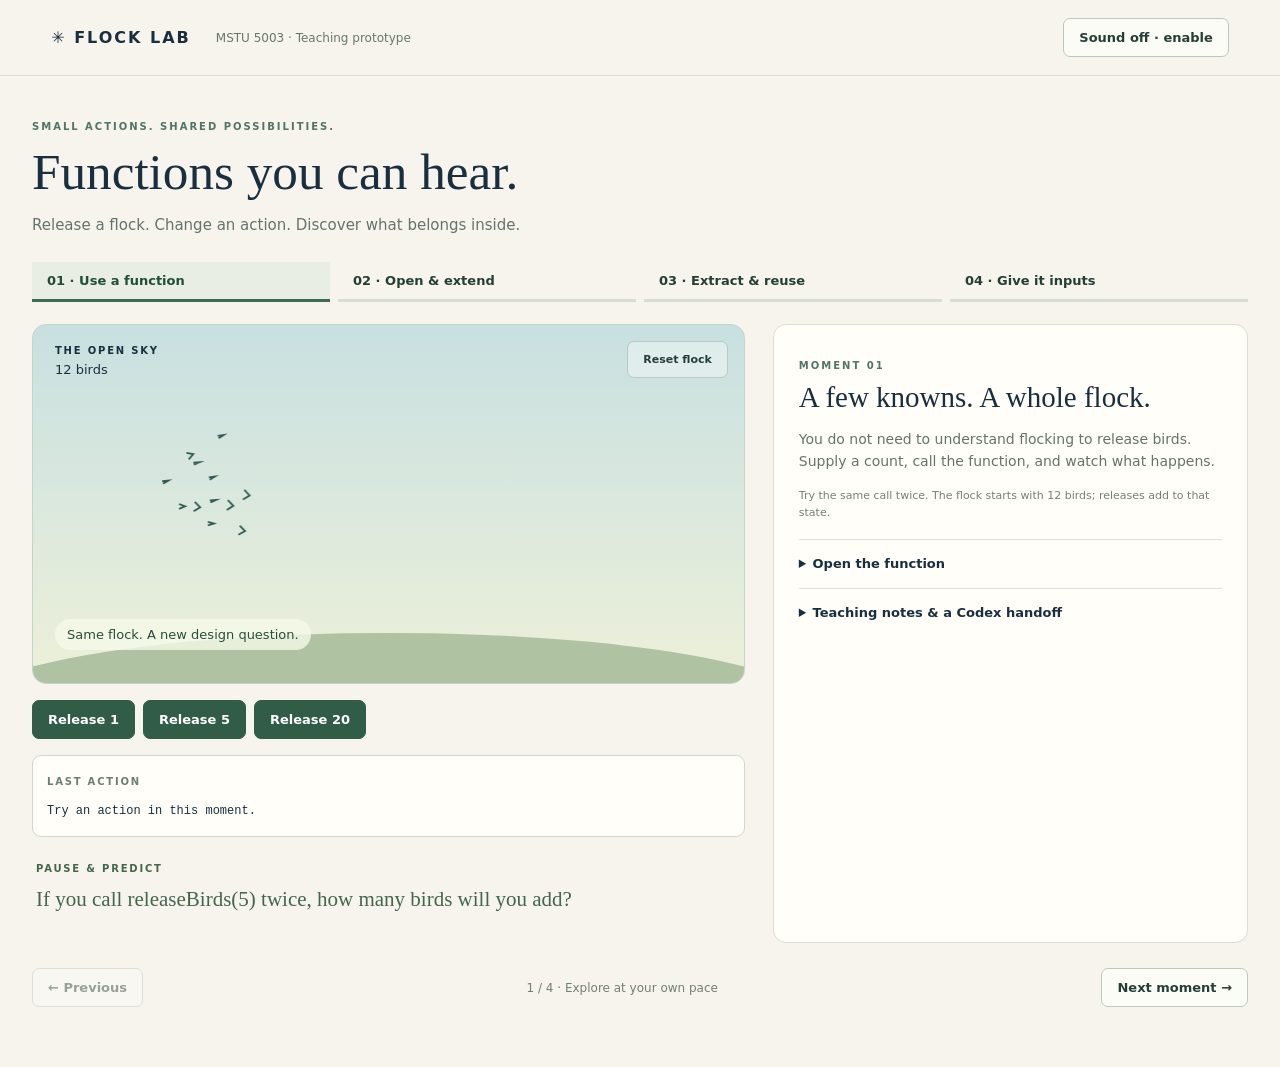
==== lesson-demo/index.html @ 73da758d "Add instructor walkthrough and explicit anytime opt-out" ====
<!doctype html><html lang="en"><head><meta charset="utf-8"><meta name="viewport" content="width=device-width,initial-scale=1"><title>Flock Lab · Functions you can hear</title><link rel="stylesheet" href="style.css"></head><body><header><a class="brand" href="#">✳ FLOCK LAB</a><span>MSTU 5003 · Teaching prototype</span><button id="sound" aria-pressed="false">Sound off · enable</button></header><main><div class="intro"><p class="eyebrow">SMALL ACTIONS. SHARED POSSIBILITIES.</p><h1>Functions you can hear.</h1><p>Release a flock. Change an action. Discover what belongs inside.</p></div><nav id="steps" aria-label="Teaching moments"></nav><section class="layout"><div class="world"><div class="sky"><canvas id="flock" aria-label="Animated flock of birds"></canvas><div class="sky-label"><span>THE OPEN SKY</span><strong id="count">12 birds</strong></div><div id="pulse" aria-live="polite">Ready when you are.</div><button id="reset">Reset flock</button></div><div class="actions"><button data-release="1">Release 1</button><button data-release="5">Release 5</button><button data-release="20">Release 20</button><button id="preview">♫ Preview chirp</button></div><div class="trace"><span>LAST ACTION</span><pre id="trace" aria-live="polite">Choose a release to see its call.</pre></div><div class="question"><span>PAUSE & PREDICT</span><p id="question"></p></div></div><aside><p class="eyebrow" id="chapter"></p><h2 id="title"></h2><p id="story"></p><div id="controls"></div><details id="inside"><summary>Open the function</summary><pre id="code"></pre><p class="note">These excerpts reflect the live behavior. Drawing and browser audio helpers are supplied.</p></details><details><summary>Teaching notes & a Codex handoff</summary><p id="teacher"></p><p class="note">Copy this prompt into Codex to investigate the <a href="https://github.com/jmk2142/flock-functions-student" target="_blank" rel="noopener">student repository</a>. The studio is a separate, editable starter. This button copies text; it does not connect to Codex.</p><textarea id="prompt" readonly aria-label="Codex investigation prompt"></textarea><button id="copy">Copy prompt</button></details></aside></section><footer><button id="back">← Previous</button><span id="position"></span><button id="next">Next moment →</button></footer></main><script src="app.js"></script></body></html>
---- lesson-demo/style.css ----
:root{font-family:system-ui,-apple-system,sans-serif;color:#192f40;background:#f6f4ed;font-synthesis:none}*{box-sizing:border-box}body{margin:0}header{height:76px;display:flex;align-items:center;gap:25px;border-bottom:1px solid #d9dfd7;padding:0 4vw}header span{font-size:12px;color:#67776e}header button{margin-left:auto}.brand{font-weight:850;letter-spacing:2px;color:inherit;text-decoration:none}main{max-width:1320px;margin:auto;padding:35px 32px}.eyebrow{font-size:10px;letter-spacing:2px;font-weight:800;color:#507465}h1{font-family:Georgia,serif;font-size:clamp(34px,4vw,52px);font-weight:400;margin:10px 0}h2{font-family:Georgia,serif;font-size:29px;font-weight:400;margin:10px 0}.intro>p:last-child{color:#63746c;font-size:15px}nav{display:grid;grid-template-columns:repeat(4,1fr);gap:8px;margin:28px 0 22px}button{cursor:pointer;font:inherit;border:1px solid #bac8bd;border-radius:7px;padding:11px 15px;background:#fcfcf7;color:#243f35;font-size:13px;font-weight:650}button:hover{background:#e8eee4}button:focus-visible,summary:focus-visible,input:focus-visible{outline:3px solid #ce822f;outline-offset:3px}button:disabled{opacity:.45;cursor:default}nav button{text-align:left;border:0;border-bottom:3px solid #d7dfd5;border-radius:0;background:transparent}nav button[aria-current=step]{border-color:#3b6c52;color:#214e37;background:#e9eee4}.layout{display:grid;grid-template-columns:minmax(0,1.5fr) minmax(310px,1fr);gap:28px}.sky{height:360px;position:relative;overflow:hidden;border-radius:14px;background:linear-gradient(#c8e0e1,#edf0d9);border:1px solid #c3d4cb}.sky:after{content:'';position:absolute;bottom:-100px;left:-10%;width:120%;height:150px;background:#afc3a3;border-radius:50%;pointer-events:none}canvas{width:100%;height:100%}.sky-label{position:absolute;top:20px;left:22px;display:flex;flex-direction:column;gap:6px}.sky-label span,.trace>span,.question>span{font-size:10px;letter-spacing:1.8px;font-weight:800}.sky-label strong{font-size:13px;font-weight:500}#reset{position:absolute;right:16px;top:16px;font-size:11px;background:#ffffff60}#pulse{position:absolute;bottom:33px;left:22px;z-index:1;font-size:13px;color:#284e3c;background:#f6faeac9;padding:8px 12px;border-radius:20px;transition:background .2s}.actions{display:flex;flex-wrap:wrap;gap:8px;margin:16px 0}.actions button[data-release]{background:#315c47;color:white;border-color:#315c47}.trace{border:1px solid #cfd8ce;border-radius:9px;padding:14px;background:#fffef9}.trace>span{color:#6d7e71}pre{white-space:pre-wrap;overflow-wrap:anywhere;font-family:ui-monospace,monospace;font-size:12px;line-height:1.75;margin-bottom:0}.question{padding:20px 4px;color:#44664d}.question p{font-family:Georgia,serif;font-size:21px;line-height:1.4;margin:9px 0}aside{background:#fffef9;border:1px solid #d9dfd3;border-radius:13px;padding:25px}aside>p:not(.eyebrow){line-height:1.6;font-size:14px;color:#657367}details{border-top:1px solid #dfe4d9;padding:16px 0 0;margin-top:17px}summary{cursor:pointer;font-size:13px;font-weight:700}details pre{background:#eef2e9;padding:12px;border-radius:6px}.note{font-size:11px;line-height:1.6;color:#748072}label{display:block;font-size:12px;margin:13px 0 6px}input[type=range]{width:100%;accent-color:#426f50}.setting{padding:12px;background:#f0f2e8;border-radius:8px;margin:12px 0}.setting strong{font-size:12px}.setting output{float:right;font-family:monospace}.toggle{width:100%;margin:8px 0;background:#f2d99a}textarea{width:100%;height:155px;background:#f7f8f2;border:1px solid #d9dfd3;border-radius:7px;padding:10px;font:12px/1.6 system-ui}#teacher{font-size:13px;line-height:1.6}footer{display:flex;align-items:center;justify-content:space-between;margin:25px 0;font-size:12px;color:#718070}@media(max-width:850px){.layout{grid-template-columns:1fr}header span{display:none}main{padding:22px 16px}nav{gap:2px}nav button{padding:10px 5px;font-size:11px}.sky{height:320px}}
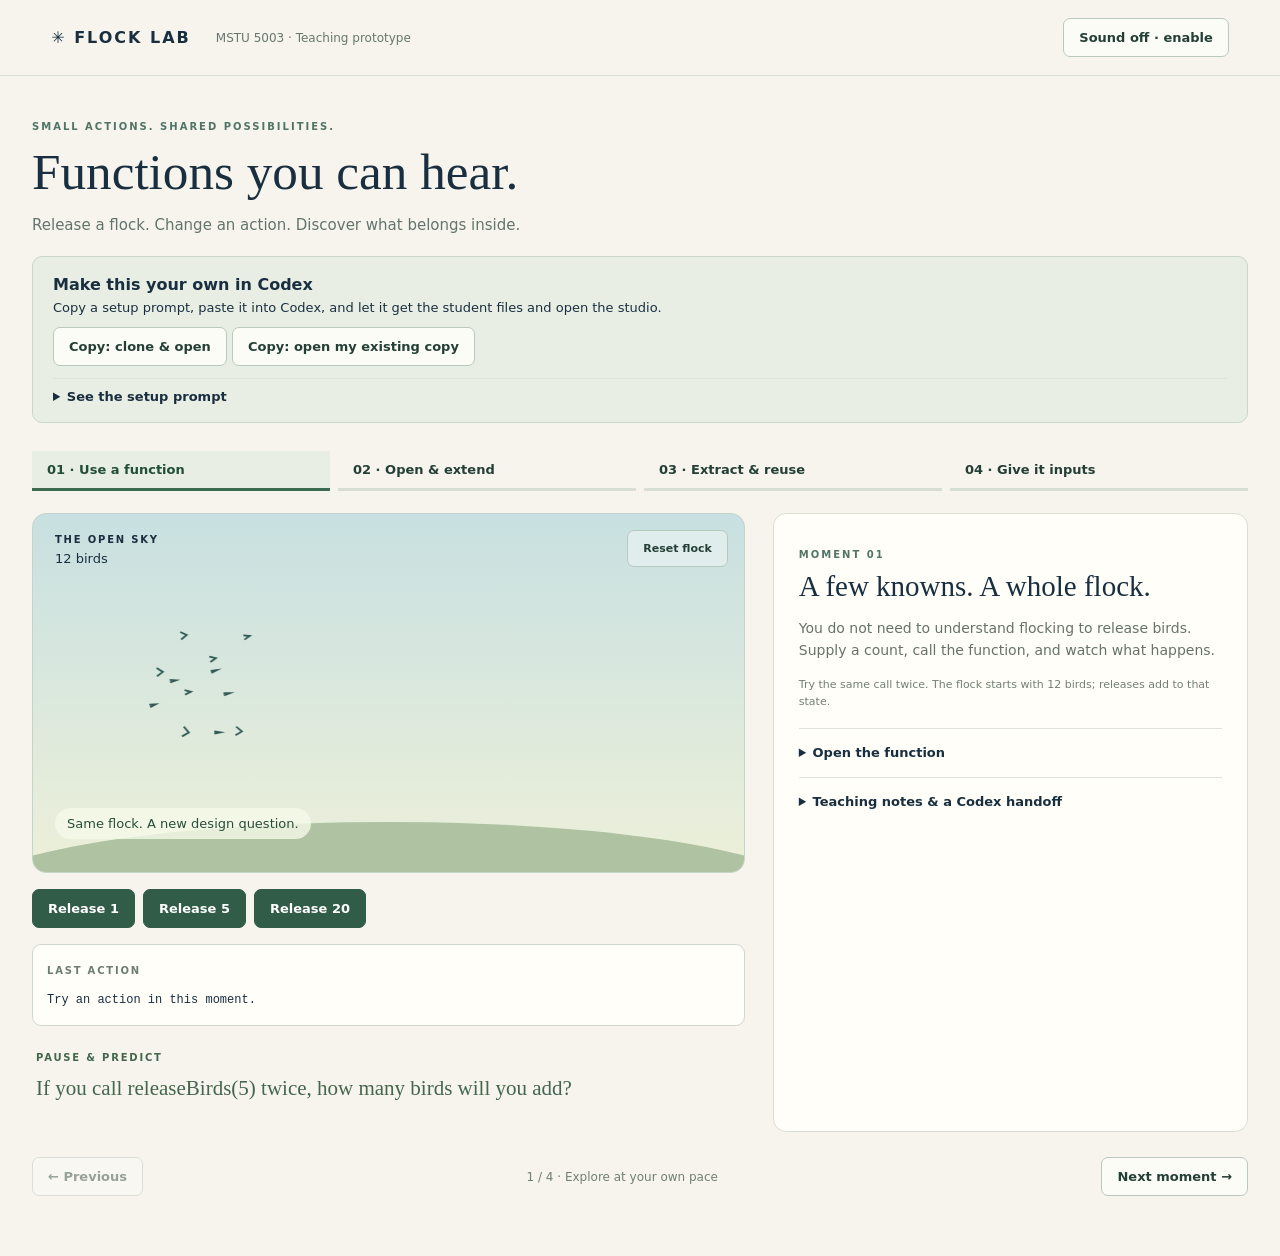
==== commit f37d0718: "Make Codex clone-and-open prompts the primary setup path" ====
--- a/lesson-demo/index.html
+++ b/lesson-demo/index.html
@@ -1 +1 @@
-<!doctype html><html lang="en"><head><meta charset="utf-8"><meta name="viewport" content="width=device-width,initial-scale=1"><title>Flock Lab · Functions you can hear</title><link rel="stylesheet" href="style.css"></head><body><header><a class="brand" href="#">✳ FLOCK LAB</a><span>MSTU 5003 · Teaching prototype</span><button id="sound" aria-pressed="false">Sound off · enable</button></header><main><div class="intro"><p class="eyebrow">SMALL ACTIONS. SHARED POSSIBILITIES.</p><h1>Functions you can hear.</h1><p>Release a flock. Change an action. Discover what belongs inside.</p></div><nav id="steps" aria-label="Teaching moments"></nav><section class="layout"><div class="world"><div class="sky"><canvas id="flock" aria-label="Animated flock of birds"></canvas><div class="sky-label"><span>THE OPEN SKY</span><strong id="count">12 birds</strong></div><div id="pulse" aria-live="polite">Ready when you are.</div><button id="reset">Reset flock</button></div><div class="actions"><button data-release="1">Release 1</button><button data-release="5">Release 5</button><button data-release="20">Release 20</button><button id="preview">♫ Preview chirp</button></div><div class="trace"><span>LAST ACTION</span><pre id="trace" aria-live="polite">Choose a release to see its call.</pre></div><div class="question"><span>PAUSE & PREDICT</span><p id="question"></p></div></div><aside><p class="eyebrow" id="chapter"></p><h2 id="title"></h2><p id="story"></p><div id="controls"></div><details id="inside"><summary>Open the function</summary><pre id="code"></pre><p class="note">These excerpts reflect the live behavior. Drawing and browser audio helpers are supplied.</p></details><details><summary>Teaching notes & a Codex handoff</summary><p id="teacher"></p><p class="note">Copy this prompt into Codex to investigate the <a href="https://github.com/jmk2142/flock-functions-student" target="_blank" rel="noopener">student repository</a>. The studio is a separate, editable starter. This button copies text; it does not connect to Codex.</p><textarea id="prompt" readonly aria-label="Codex investigation prompt"></textarea><button id="copy">Copy prompt</button></details></aside></section><footer><button id="back">← Previous</button><span id="position"></span><button id="next">Next moment →</button></footer></main><script src="app.js"></script></body></html>
+<!doctype html><html lang="en"><head><meta charset="utf-8"><meta name="viewport" content="width=device-width,initial-scale=1"><title>Flock Lab · Functions you can hear</title><link rel="stylesheet" href="style.css"></head><body><header><a class="brand" href="#">✳ FLOCK LAB</a><span>MSTU 5003 · Teaching prototype</span><button id="sound" aria-pressed="false">Sound off · enable</button></header><main><div class="intro"><p class="eyebrow">SMALL ACTIONS. SHARED POSSIBILITIES.</p><h1>Functions you can hear.</h1><p>Release a flock. Change an action. Discover what belongs inside.</p></div><section class="setup"><strong>Make this your own in Codex</strong><p>Copy a setup prompt, paste it into Codex, and let it get the student files and open the studio.</p><button id="clone-prompt">Copy: clone & open</button> <button id="run-prompt">Copy: open my existing copy</button><span id="setup-status" role="status"></span><details><summary>See the setup prompt</summary><textarea id="setup-text" readonly aria-label="Setup prompt"></textarea></details></section><nav id="steps" aria-label="Teaching moments"></nav><section class="layout"><div class="world"><div class="sky"><canvas id="flock" aria-label="Animated flock of birds"></canvas><div class="sky-label"><span>THE OPEN SKY</span><strong id="count">12 birds</strong></div><div id="pulse" aria-live="polite">Ready when you are.</div><button id="reset">Reset flock</button></div><div class="actions"><button data-release="1">Release 1</button><button data-release="5">Release 5</button><button data-release="20">Release 20</button><button id="preview">♫ Preview chirp</button></div><div class="trace"><span>LAST ACTION</span><pre id="trace" aria-live="polite">Choose a release to see its call.</pre></div><div class="question"><span>PAUSE & PREDICT</span><p id="question"></p></div></div><aside><p class="eyebrow" id="chapter"></p><h2 id="title"></h2><p id="story"></p><div id="controls"></div><details id="inside"><summary>Open the function</summary><pre id="code"></pre><p class="note">These excerpts reflect the live behavior. Drawing and browser audio helpers are supplied.</p></details><details><summary>Teaching notes & a Codex handoff</summary><p id="teacher"></p><p class="note">Copy this prompt into Codex to investigate the <a href="https://github.com/jmk2142/flock-functions-student" target="_blank" rel="noopener">student repository</a>. The studio is a separate, editable starter. This button copies text; it does not connect to Codex.</p><textarea id="prompt" readonly aria-label="Codex investigation prompt"></textarea><button id="copy">Copy prompt</button></details></aside></section><footer><button id="back">← Previous</button><span id="position"></span><button id="next">Next moment →</button></footer></main><script src="app.js"></script></body></html>
--- a/lesson-demo/style.css
+++ b/lesson-demo/style.css
@@ -1 +1,3 @@
 :root{font-family:system-ui,-apple-system,sans-serif;color:#192f40;background:#f6f4ed;font-synthesis:none}*{box-sizing:border-box}body{margin:0}header{height:76px;display:flex;align-items:center;gap:25px;border-bottom:1px solid #d9dfd7;padding:0 4vw}header span{font-size:12px;color:#67776e}header button{margin-left:auto}.brand{font-weight:850;letter-spacing:2px;color:inherit;text-decoration:none}main{max-width:1320px;margin:auto;padding:35px 32px}.eyebrow{font-size:10px;letter-spacing:2px;font-weight:800;color:#507465}h1{font-family:Georgia,serif;font-size:clamp(34px,4vw,52px);font-weight:400;margin:10px 0}h2{font-family:Georgia,serif;font-size:29px;font-weight:400;margin:10px 0}.intro>p:last-child{color:#63746c;font-size:15px}nav{display:grid;grid-template-columns:repeat(4,1fr);gap:8px;margin:28px 0 22px}button{cursor:pointer;font:inherit;border:1px solid #bac8bd;border-radius:7px;padding:11px 15px;background:#fcfcf7;color:#243f35;font-size:13px;font-weight:650}button:hover{background:#e8eee4}button:focus-visible,summary:focus-visible,input:focus-visible{outline:3px solid #ce822f;outline-offset:3px}button:disabled{opacity:.45;cursor:default}nav button{text-align:left;border:0;border-bottom:3px solid #d7dfd5;border-radius:0;background:transparent}nav button[aria-current=step]{border-color:#3b6c52;color:#214e37;background:#e9eee4}.layout{display:grid;grid-template-columns:minmax(0,1.5fr) minmax(310px,1fr);gap:28px}.sky{height:360px;position:relative;overflow:hidden;border-radius:14px;background:linear-gradient(#c8e0e1,#edf0d9);border:1px solid #c3d4cb}.sky:after{content:'';position:absolute;bottom:-100px;left:-10%;width:120%;height:150px;background:#afc3a3;border-radius:50%;pointer-events:none}canvas{width:100%;height:100%}.sky-label{position:absolute;top:20px;left:22px;display:flex;flex-direction:column;gap:6px}.sky-label span,.trace>span,.question>span{font-size:10px;letter-spacing:1.8px;font-weight:800}.sky-label strong{font-size:13px;font-weight:500}#reset{position:absolute;right:16px;top:16px;font-size:11px;background:#ffffff60}#pulse{position:absolute;bottom:33px;left:22px;z-index:1;font-size:13px;color:#284e3c;background:#f6faeac9;padding:8px 12px;border-radius:20px;transition:background .2s}.actions{display:flex;flex-wrap:wrap;gap:8px;margin:16px 0}.actions button[data-release]{background:#315c47;color:white;border-color:#315c47}.trace{border:1px solid #cfd8ce;border-radius:9px;padding:14px;background:#fffef9}.trace>span{color:#6d7e71}pre{white-space:pre-wrap;overflow-wrap:anywhere;font-family:ui-monospace,monospace;font-size:12px;line-height:1.75;margin-bottom:0}.question{padding:20px 4px;color:#44664d}.question p{font-family:Georgia,serif;font-size:21px;line-height:1.4;margin:9px 0}aside{background:#fffef9;border:1px solid #d9dfd3;border-radius:13px;padding:25px}aside>p:not(.eyebrow){line-height:1.6;font-size:14px;color:#657367}details{border-top:1px solid #dfe4d9;padding:16px 0 0;margin-top:17px}summary{cursor:pointer;font-size:13px;font-weight:700}details pre{background:#eef2e9;padding:12px;border-radius:6px}.note{font-size:11px;line-height:1.6;color:#748072}label{display:block;font-size:12px;margin:13px 0 6px}input[type=range]{width:100%;accent-color:#426f50}.setting{padding:12px;background:#f0f2e8;border-radius:8px;margin:12px 0}.setting strong{font-size:12px}.setting output{float:right;font-family:monospace}.toggle{width:100%;margin:8px 0;background:#f2d99a}textarea{width:100%;height:155px;background:#f7f8f2;border:1px solid #d9dfd3;border-radius:7px;padding:10px;font:12px/1.6 system-ui}#teacher{font-size:13px;line-height:1.6}footer{display:flex;align-items:center;justify-content:space-between;margin:25px 0;font-size:12px;color:#718070}@media(max-width:850px){.layout{grid-template-columns:1fr}header span{display:none}main{padding:22px 16px}nav{gap:2px}nav button{padding:10px 5px;font-size:11px}.sky{height:320px}}
+
+.setup{padding:18px 20px;background:#e9eee4;border:1px solid #cad7c7;border-radius:10px;margin-top:22px}.setup p{font-size:13px;margin:6px 0 12px}.setup>span{font-size:12px}.setup details{margin-top:12px;padding-top:10px}.setup textarea{height:110px;margin-top:10px}
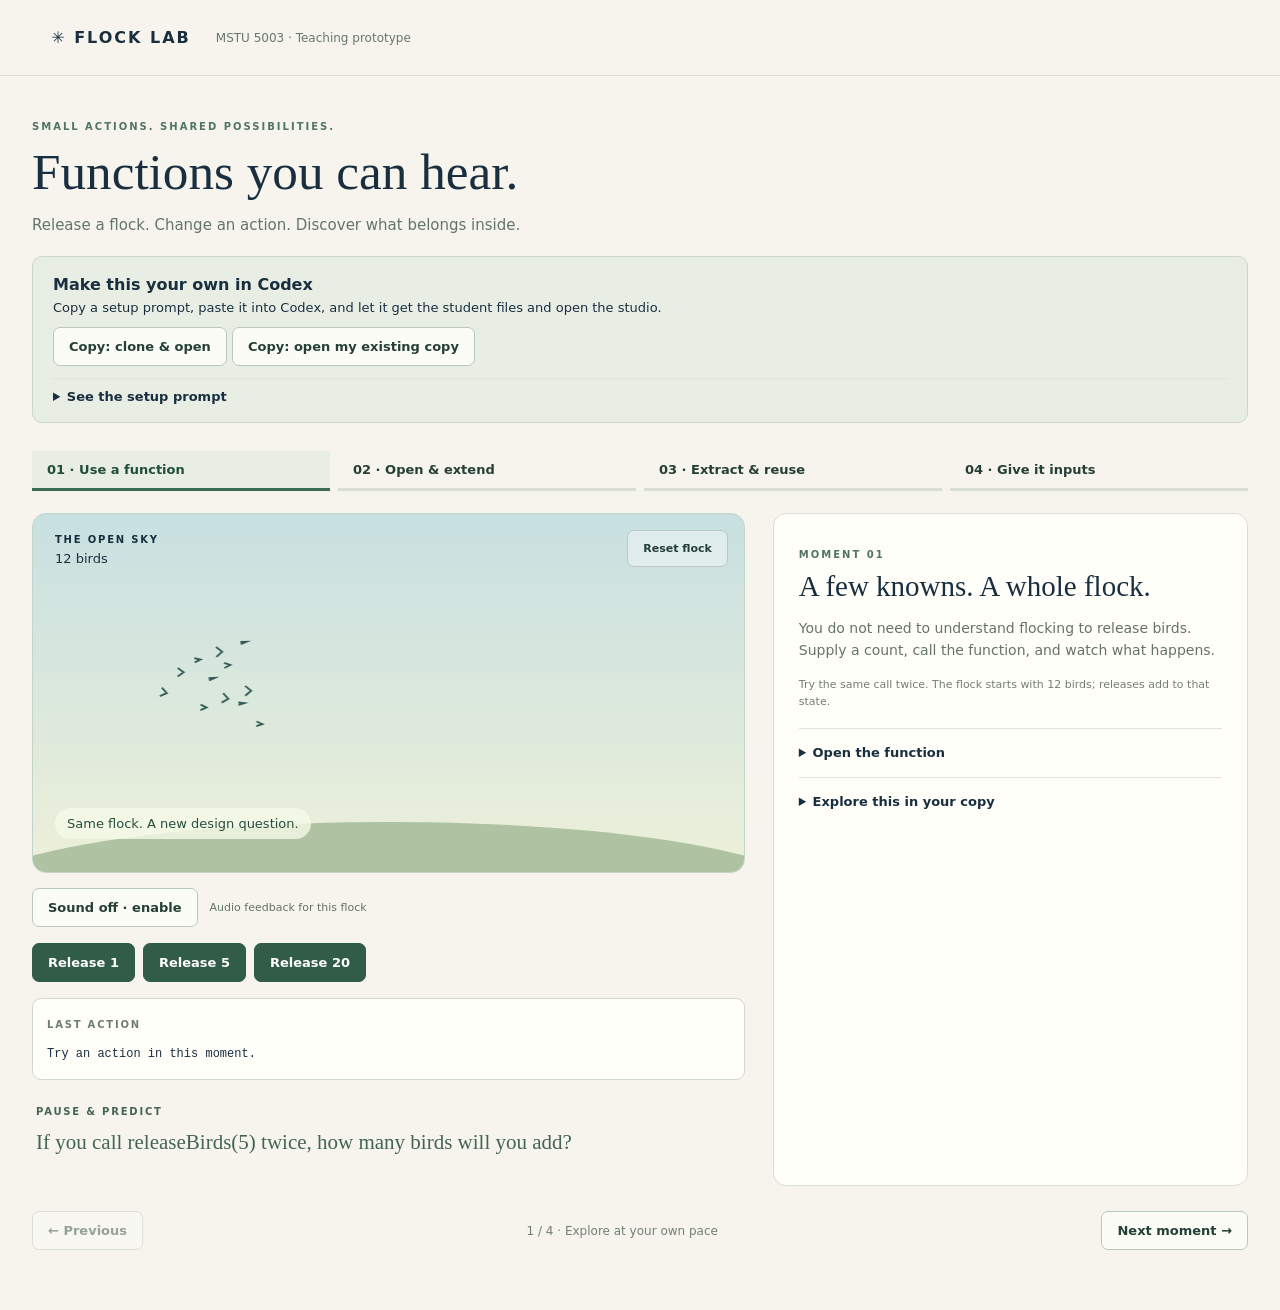
==== commit 0b4364a2: "Make walkthrough student-facing and simplify lesson handoffs" ====
--- a/lesson-demo/index.html
+++ b/lesson-demo/index.html
@@ -1 +1 @@
-<!doctype html><html lang="en"><head><meta charset="utf-8"><meta name="viewport" content="width=device-width,initial-scale=1"><title>Flock Lab · Functions you can hear</title><link rel="stylesheet" href="style.css"></head><body><header><a class="brand" href="#">✳ FLOCK LAB</a><span>MSTU 5003 · Teaching prototype</span><button id="sound" aria-pressed="false">Sound off · enable</button></header><main><div class="intro"><p class="eyebrow">SMALL ACTIONS. SHARED POSSIBILITIES.</p><h1>Functions you can hear.</h1><p>Release a flock. Change an action. Discover what belongs inside.</p></div><section class="setup"><strong>Make this your own in Codex</strong><p>Copy a setup prompt, paste it into Codex, and let it get the student files and open the studio.</p><button id="clone-prompt">Copy: clone & open</button> <button id="run-prompt">Copy: open my existing copy</button><span id="setup-status" role="status"></span><details><summary>See the setup prompt</summary><textarea id="setup-text" readonly aria-label="Setup prompt"></textarea></details></section><nav id="steps" aria-label="Teaching moments"></nav><section class="layout"><div class="world"><div class="sky"><canvas id="flock" aria-label="Animated flock of birds"></canvas><div class="sky-label"><span>THE OPEN SKY</span><strong id="count">12 birds</strong></div><div id="pulse" aria-live="polite">Ready when you are.</div><button id="reset">Reset flock</button></div><div class="actions"><button data-release="1">Release 1</button><button data-release="5">Release 5</button><button data-release="20">Release 20</button><button id="preview">♫ Preview chirp</button></div><div class="trace"><span>LAST ACTION</span><pre id="trace" aria-live="polite">Choose a release to see its call.</pre></div><div class="question"><span>PAUSE & PREDICT</span><p id="question"></p></div></div><aside><p class="eyebrow" id="chapter"></p><h2 id="title"></h2><p id="story"></p><div id="controls"></div><details id="inside"><summary>Open the function</summary><pre id="code"></pre><p class="note">These excerpts reflect the live behavior. Drawing and browser audio helpers are supplied.</p></details><details><summary>Teaching notes & a Codex handoff</summary><p id="teacher"></p><p class="note">Copy this prompt into Codex to investigate the <a href="https://github.com/jmk2142/flock-functions-student" target="_blank" rel="noopener">student repository</a>. The studio is a separate, editable starter. This button copies text; it does not connect to Codex.</p><textarea id="prompt" readonly aria-label="Codex investigation prompt"></textarea><button id="copy">Copy prompt</button></details></aside></section><footer><button id="back">← Previous</button><span id="position"></span><button id="next">Next moment →</button></footer></main><script src="app.js"></script></body></html>
+<!doctype html><html lang="en"><head><meta charset="utf-8"><meta name="viewport" content="width=device-width,initial-scale=1"><title>Flock Lab · Functions you can hear</title><link rel="stylesheet" href="style.css"></head><body><header><a class="brand" href="#">✳ FLOCK LAB</a><span>MSTU 5003 · Teaching prototype</span></header><main><div class="intro"><p class="eyebrow">SMALL ACTIONS. SHARED POSSIBILITIES.</p><h1>Functions you can hear.</h1><p>Release a flock. Change an action. Discover what belongs inside.</p></div><section class="setup"><strong>Make this your own in Codex</strong><p>Copy a setup prompt, paste it into Codex, and let it get the student files and open the studio.</p><button id="clone-prompt">Copy: clone & open</button> <button id="run-prompt">Copy: open my existing copy</button><span id="setup-status" role="status"></span><details><summary>See the setup prompt</summary><textarea id="setup-text" readonly aria-label="Setup prompt"></textarea></details></section><nav id="steps" aria-label="Teaching moments"></nav><section class="layout"><div class="world"><div class="sky"><canvas id="flock" aria-label="Animated flock of birds"></canvas><div class="sky-label"><span>THE OPEN SKY</span><strong id="count">12 birds</strong></div><div id="pulse" aria-live="polite">Ready when you are.</div><button id="reset">Reset flock</button></div><div class="flock-audio"><button id="sound" aria-pressed="false">Sound off · enable</button><span>Audio feedback for this flock</span></div><div class="actions"><button data-release="1">Release 1</button><button data-release="5">Release 5</button><button data-release="20">Release 20</button><button id="preview">♫ Preview chirp</button></div><div class="trace"><span>LAST ACTION</span><pre id="trace" aria-live="polite">Choose a release to see its call.</pre></div><div class="question"><span>PAUSE & PREDICT</span><p id="question"></p></div></div><aside><p class="eyebrow" id="chapter"></p><h2 id="title"></h2><p id="story"></p><div id="controls"></div><details id="inside"><summary>Open the function</summary><pre id="code"></pre><p class="note">These excerpts reflect the live behavior. Drawing and browser audio helpers are supplied.</p></details><details><summary>Explore this in your copy</summary><p class="note">Tell Codex where you are in the demo. Continue in the chat where you opened your copy; no need to repeat setup. It can help you explore the idea using your current code.</p><p class="note">Your copy comes from the <a href="https://github.com/jmk2142/flock-functions-student" target="_blank" rel="noopener">student repository</a>. The studio and this walkthrough differ; Codex should inspect your copy before suggesting changes.</p><textarea id="prompt" readonly aria-label="Codex investigation prompt"></textarea><button id="copy">Copy prompt</button></details></aside></section><footer><button id="back">← Previous</button><span id="position"></span><button id="next">Next moment →</button></footer></main><script src="app.js"></script></body></html>
--- a/lesson-demo/style.css
+++ b/lesson-demo/style.css
@@ -1,3 +1,5 @@
 :root{font-family:system-ui,-apple-system,sans-serif;color:#192f40;background:#f6f4ed;font-synthesis:none}*{box-sizing:border-box}body{margin:0}header{height:76px;display:flex;align-items:center;gap:25px;border-bottom:1px solid #d9dfd7;padding:0 4vw}header span{font-size:12px;color:#67776e}header button{margin-left:auto}.brand{font-weight:850;letter-spacing:2px;color:inherit;text-decoration:none}main{max-width:1320px;margin:auto;padding:35px 32px}.eyebrow{font-size:10px;letter-spacing:2px;font-weight:800;color:#507465}h1{font-family:Georgia,serif;font-size:clamp(34px,4vw,52px);font-weight:400;margin:10px 0}h2{font-family:Georgia,serif;font-size:29px;font-weight:400;margin:10px 0}.intro>p:last-child{color:#63746c;font-size:15px}nav{display:grid;grid-template-columns:repeat(4,1fr);gap:8px;margin:28px 0 22px}button{cursor:pointer;font:inherit;border:1px solid #bac8bd;border-radius:7px;padding:11px 15px;background:#fcfcf7;color:#243f35;font-size:13px;font-weight:650}button:hover{background:#e8eee4}button:focus-visible,summary:focus-visible,input:focus-visible{outline:3px solid #ce822f;outline-offset:3px}button:disabled{opacity:.45;cursor:default}nav button{text-align:left;border:0;border-bottom:3px solid #d7dfd5;border-radius:0;background:transparent}nav button[aria-current=step]{border-color:#3b6c52;color:#214e37;background:#e9eee4}.layout{display:grid;grid-template-columns:minmax(0,1.5fr) minmax(310px,1fr);gap:28px}.sky{height:360px;position:relative;overflow:hidden;border-radius:14px;background:linear-gradient(#c8e0e1,#edf0d9);border:1px solid #c3d4cb}.sky:after{content:'';position:absolute;bottom:-100px;left:-10%;width:120%;height:150px;background:#afc3a3;border-radius:50%;pointer-events:none}canvas{width:100%;height:100%}.sky-label{position:absolute;top:20px;left:22px;display:flex;flex-direction:column;gap:6px}.sky-label span,.trace>span,.question>span{font-size:10px;letter-spacing:1.8px;font-weight:800}.sky-label strong{font-size:13px;font-weight:500}#reset{position:absolute;right:16px;top:16px;font-size:11px;background:#ffffff60}#pulse{position:absolute;bottom:33px;left:22px;z-index:1;font-size:13px;color:#284e3c;background:#f6faeac9;padding:8px 12px;border-radius:20px;transition:background .2s}.actions{display:flex;flex-wrap:wrap;gap:8px;margin:16px 0}.actions button[data-release]{background:#315c47;color:white;border-color:#315c47}.trace{border:1px solid #cfd8ce;border-radius:9px;padding:14px;background:#fffef9}.trace>span{color:#6d7e71}pre{white-space:pre-wrap;overflow-wrap:anywhere;font-family:ui-monospace,monospace;font-size:12px;line-height:1.75;margin-bottom:0}.question{padding:20px 4px;color:#44664d}.question p{font-family:Georgia,serif;font-size:21px;line-height:1.4;margin:9px 0}aside{background:#fffef9;border:1px solid #d9dfd3;border-radius:13px;padding:25px}aside>p:not(.eyebrow){line-height:1.6;font-size:14px;color:#657367}details{border-top:1px solid #dfe4d9;padding:16px 0 0;margin-top:17px}summary{cursor:pointer;font-size:13px;font-weight:700}details pre{background:#eef2e9;padding:12px;border-radius:6px}.note{font-size:11px;line-height:1.6;color:#748072}label{display:block;font-size:12px;margin:13px 0 6px}input[type=range]{width:100%;accent-color:#426f50}.setting{padding:12px;background:#f0f2e8;border-radius:8px;margin:12px 0}.setting strong{font-size:12px}.setting output{float:right;font-family:monospace}.toggle{width:100%;margin:8px 0;background:#f2d99a}textarea{width:100%;height:155px;background:#f7f8f2;border:1px solid #d9dfd3;border-radius:7px;padding:10px;font:12px/1.6 system-ui}#teacher{font-size:13px;line-height:1.6}footer{display:flex;align-items:center;justify-content:space-between;margin:25px 0;font-size:12px;color:#718070}@media(max-width:850px){.layout{grid-template-columns:1fr}header span{display:none}main{padding:22px 16px}nav{gap:2px}nav button{padding:10px 5px;font-size:11px}.sky{height:320px}}
 
 .setup{padding:18px 20px;background:#e9eee4;border:1px solid #cad7c7;border-radius:10px;margin-top:22px}.setup p{font-size:13px;margin:6px 0 12px}.setup>span{font-size:12px}.setup details{margin-top:12px;padding-top:10px}.setup textarea{height:110px;margin-top:10px}
+
+[hidden]{display:none!important}.flock-audio{display:flex;align-items:center;gap:12px;margin-top:15px}.flock-audio span{font-size:11px;color:#657367}.flock-audio button[aria-pressed="true"]{background:#f2d99a}
